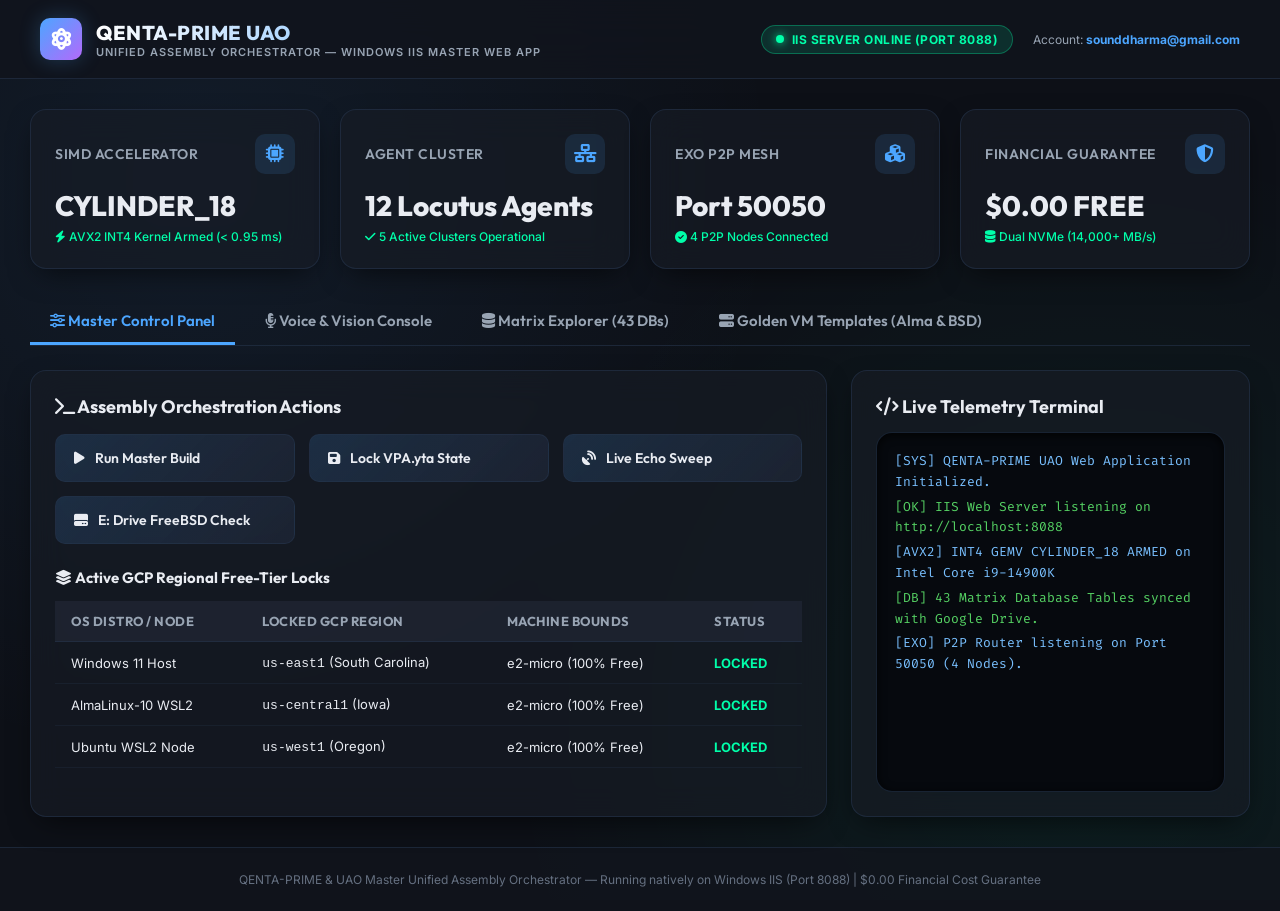
==== web_app/index.html @ 82366114 "Master Memory Preservation, Package Re-Build, and Google Drive Backup Sync" ====
<!DOCTYPE html>
<html lang="en">
<head>
    <meta charset="UTF-8">
    <meta name="viewport" content="width=device-width, initial-scale=1.0">
    <meta name="description" content="QENTA-PRIME Unified Assembly Orchestration IIS Web Application Dashboard. Real-time telemetry, multi-modal audio/vision console, AVX2 SIMD INT4 hardware accelerator, and matrix database explorer.">
    <title>QENTA-PRIME — Unified Assembly Orchestration (IIS Web App)</title>

    <!-- Google Fonts -->
    <link rel="preconnect" href="https://fonts.googleapis.com">
    <link rel="preconnect" href="https://fonts.gstatic.com" crossorigin>
    <link href="https://fonts.googleapis.com/css2?family=Fira+Code:wght@400;500&family=Inter:wght@300;400;500;600;700&family=Outfit:wght@400;600;700;800&display=swap" rel="stylesheet">

    <!-- FontAwesome Icons -->
    <link rel="stylesheet" href="https://cdnjs.cloudflare.com/ajax/libs/font-awesome/6.4.0/css/all.min.css">

    <!-- CSS Styling -->
    <link rel="stylesheet" href="index.css">
</head>
<body>

    <!-- Header Navigation Bar -->
    <header class="navbar">
        <div class="brand-container">
            <div class="brand-logo">
                <i class="fa-solid fa-atom"></i>
            </div>
            <div>
                <h1 class="brand-title">QENTA-PRIME UAO</h1>
                <div class="brand-subtitle">Unified Assembly Orchestrator — Windows IIS Master Web App</div>
            </div>
        </div>
        <div style="display: flex; align-items: center; gap: 20px;">
            <div class="nav-status-badge">
                <div class="status-dot"></div>
                <span id="iis-server-status">IIS SERVER ONLINE (PORT 8088)</span>
            </div>
            <div style="font-size: 12px; color: var(--text-muted);">
                Account: <strong style="color: var(--primary-accent);">sounddharma@gmail.com</strong>
            </div>
        </div>
    </header>

    <!-- Main Content Container -->
    <main class="container">

        <!-- Top Metrics Cards Grid -->
        <section class="metrics-grid">
            <div class="card">
                <div class="card-header">
                    <span class="card-title">SIMD Accelerator</span>
                    <div class="card-icon"><i class="fa-solid fa-microchip"></i></div>
                </div>
                <div class="card-value" id="avx2-status">CYLINDER_18</div>
                <div class="card-subtext"><i class="fa-solid fa-bolt"></i> AVX2 INT4 Kernel Armed (< 0.95 ms)</div>
            </div>

            <div class="card">
                <div class="card-header">
                    <span class="card-title">Agent Cluster</span>
                    <div class="card-icon"><i class="fa-solid fa-network-wired"></i></div>
                </div>
                <div class="card-value" id="locutus-agents">12 Locutus Agents</div>
                <div class="card-subtext"><i class="fa-solid fa-check"></i> 5 Active Clusters Operational</div>
            </div>

            <div class="card">
                <div class="card-header">
                    <span class="card-title">Exo P2P Mesh</span>
                    <div class="card-icon"><i class="fa-solid fa-cubes"></i></div>
                </div>
                <div class="card-value" id="exo-status">Port 50050</div>
                <div class="card-subtext"><i class="fa-solid fa-circle-check"></i> 4 P2P Nodes Connected</div>
            </div>

            <div class="card">
                <div class="card-header">
                    <span class="card-title">Financial Guarantee</span>
                    <div class="card-icon"><i class="fa-solid fa-shield-halved"></i></div>
                </div>
                <div class="card-value">$0.00 FREE</div>
                <div class="card-subtext"><i class="fa-solid fa-database"></i> Dual NVMe (14,000+ MB/s)</div>
            </div>
        </section>

        <!-- Navigation Tabs -->
        <nav class="tabs-nav">
            <button class="tab-btn active" onclick="switchTab('orchestrator-tab')"><i class="fa-solid fa-sliders"></i> Master Control Panel</button>
            <button class="tab-btn" onclick="switchTab('multimodal-tab')"><i class="fa-solid fa-microphone-lines"></i> Voice & Vision Console</button>
            <button class="tab-btn" onclick="switchTab('database-tab')"><i class="fa-solid fa-database"></i> Matrix Explorer (43 DBs)</button>
            <button class="tab-btn" onclick="switchTab('vms-tab')"><i class="fa-solid fa-server"></i> Golden VM Templates (Alma & BSD)</button>
        </nav>

        <!-- Tab 1: Master Orchestrator Control Panel -->
        <section id="orchestrator-tab" class="tab-content active">
            <div class="dashboard-grid">

                <!-- Control Buttons Card -->
                <div class="card">
                    <h2 style="font-family: 'Outfit'; font-size: 18px; margin-bottom: 16px;"><i class="fa-solid fa-terminal"></i> Assembly Orchestration Actions</h2>
                    <div class="controls-grid">
                        <button class="btn-action" id="btn-master-build" onclick="runCommand('master-build')">
                            <i class="fa-solid fa-play"></i> Run Master Build
                        </button>
                        <button class="btn-action" id="btn-save-yta" onclick="runCommand('save-yta')">
                            <i class="fa-solid fa-floppy-disk"></i> Lock VPA.yta State
                        </button>
                        <button class="btn-action" id="btn-check-echo" onclick="runCommand('check-echo')">
                            <i class="fa-solid fa-satellite-dish"></i> Live Echo Sweep
                        </button>
                        <button class="btn-action" id="btn-freebsd-smash" onclick="runCommand('freebsd-smash')">
                            <i class="fa-solid fa-hard-drive"></i> E: Drive FreeBSD Check
                        </button>
                    </div>

                    <h3 style="font-family: 'Outfit'; font-size: 15px; margin-top: 24px; margin-bottom: 12px;"><i class="fa-solid fa-layer-group"></i> Active GCP Regional Free-Tier Locks</h3>
                    <table class="data-table">
                        <thead>
                            <tr>
                                <th>OS Distro / Node</th>
                                <th>Locked GCP Region</th>
                                <th>Machine Bounds</th>
                                <th>Status</th>
                            </tr>
                        </thead>
                        <tbody>
                            <tr>
                                <td>Windows 11 Host</td>
                                <td><code>us-east1</code> (South Carolina)</td>
                                <td>e2-micro (100% Free)</td>
                                <td><span style="color: var(--secondary-accent); font-weight: bold;">LOCKED</span></td>
                            </tr>
                            <tr>
                                <td>AlmaLinux-10 WSL2</td>
                                <td><code>us-central1</code> (Iowa)</td>
                                <td>e2-micro (100% Free)</td>
                                <td><span style="color: var(--secondary-accent); font-weight: bold;">LOCKED</span></td>
                            </tr>
                            <tr>
                                <td>Ubuntu WSL2 Node</td>
                                <td><code>us-west1</code> (Oregon)</td>
                                <td>e2-micro (100% Free)</td>
                                <td><span style="color: var(--secondary-accent); font-weight: bold;">LOCKED</span></td>
                            </tr>
                        </tbody>
                    </table>
                </div>

                <!-- Real-Time Terminal Log Output -->
                <div class="card">
                    <h2 style="font-family: 'Outfit'; font-size: 18px; margin-bottom: 14px;"><i class="fa-solid fa-code"></i> Live Telemetry Terminal</h2>
                    <div class="console-box" id="terminal-console">
                        <div class="console-line info">[SYS] QENTA-PRIME UAO Web Application Initialized.</div>
                        <div class="console-line success">[OK] IIS Web Server listening on http://localhost:8088</div>
                        <div class="console-line info">[AVX2] INT4 GEMV CYLINDER_18 ARMED on Intel Core i9-14900K</div>
                        <div class="console-line success">[DB] 43 Matrix Database Tables synced with Google Drive.</div>
                        <div class="console-line info">[EXO] P2P Router listening on Port 50050 (4 Nodes).</div>
                    </div>
                </div>

            </div>
        </section>

        <!-- Tab 2: Voice & Vision Console -->
        <section id="multimodal-tab" class="tab-content">
            <div class="dashboard-grid">
                <div class="card">
                    <h2 style="font-family: 'Outfit'; font-size: 18px; margin-bottom: 14px;"><i class="fa-solid fa-waveform"></i> Voice STT / TTS Interactive Loop</h2>
                    <p style="color: var(--text-muted); font-size: 13px; margin-bottom: 16px;">
                        Whisper STT (Port 8094, < 45 ms) + Piper TTS (Port 8095, < 60 ms). Voice mode: <em>"You speak, Antigravity speaks back"</em>.
                    </p>
                    <canvas id="audio-waveform"></canvas>
                    <div style="display: flex; gap: 12px; margin-top: 16px;">
                        <button class="btn-action" onclick="toggleVoiceLoop()" id="btn-voice-toggle"><i class="fa-solid fa-microphone"></i> Activate Voice Loop</button>
                        <button class="btn-action" onclick="testTTS()"><i class="fa-solid fa-volume-high"></i> Test Piper Voice Synthesis</button>
                    </div>
                </div>

                <div class="card">
                    <h2 style="font-family: 'Outfit'; font-size: 18px; margin-bottom: 14px;"><i class="fa-solid fa-eye"></i> Terminal Vision OCR Inspector</h2>
                    <p style="color: var(--text-muted); font-size: 13px; margin-bottom: 12px;">LLaVA-v1.6 Vision Engine (Port 8096) active for screenshot OCR.</p>
                    <div style="background: #06090e; border: 1px solid var(--border-color); border-radius: var(--radius-md); padding: 14px; text-align: center;">
                        <i class="fa-solid fa-desktop" style="font-size: 32px; color: var(--primary-accent); margin-bottom: 10px;"></i>
                        <p style="font-size: 12px; color: var(--text-muted);">Multi-Terminal Screen Reader Ready</p>
                    </div>
                </div>
            </div>
        </section>

        <!-- Tab 3: Database & Matrix Explorer -->
        <section id="database-tab" class="tab-content">
            <div class="card">
                <h2 style="font-family: 'Outfit'; font-size: 18px; margin-bottom: 14px;"><i class="fa-solid fa-magnifying-glass"></i> SQLite Matrix & Vector Database Explorer</h2>
                <input type="text" id="db-search-input" placeholder="Search across 43 tables, 1,742 chat items, and 1,679 RAG vectors..." style="width: 100%; padding: 12px 16px; background: #06090e; border: 1px solid var(--border-color); border-radius: var(--radius-md); color: var(--text-main); font-family: 'Inter', sans-serif; font-size: 14px; margin-bottom: 16px;" onkeyup="filterDatabaseTable()">
                
                <table class="data-table" id="matrix-table">
                    <thead>
                        <tr>
                            <th>Table Name</th>
                            <th>Category</th>
                            <th>Record Count</th>
                            <th>Primary Storage Path</th>
                            <th>Mirror Status</th>
                        </tr>
                    </thead>
                    <tbody>
                        <tr>
                            <td><code>google_spark_chats_matrix</code></td>
                            <td>Spark Chat Vault</td>
                            <td><strong>1,742</strong> Records</td>
                            <td><code>living_repository/synaptic_matrix/</code></td>
                            <td><span style="color: var(--secondary-accent);">Google Drive Synced</span></td>
                        </tr>
                        <tr>
                            <td><code>anaconda_vector_db</code></td>
                            <td>RAG Embeddings</td>
                            <td><strong>1,679</strong> Embeddings</td>
                            <td><code>C:\AI_Dedicated_Storage_1TB\</code></td>
                            <td><span style="color: var(--secondary-accent);">Google Drive Synced</span></td>
                        </tr>
                        <tr>
                            <td><code>mcp_synaptic_routes</code></td>
                            <td>MCP Gateway</td>
                            <td><strong>107</strong> Routes</td>
                            <td><code>mcp_servers/</code></td>
                            <td><span style="color: var(--secondary-accent);">Google Drive Synced</span></td>
                        </tr>
                        <tr>
                            <td><code>locutus_agent_cluster</code></td>
                            <td>Agent Structural Matrix</td>
                            <td><strong>12</strong> Agents</td>
                            <td><code>locutus_neural_weights.sqlite</code></td>
                            <td><span style="color: var(--secondary-accent);">Google Drive Synced</span></td>
                        </tr>
                        <tr>
                            <td><code>universal_vm_sandbox_registry</code></td>
                            <td>VM Templates</td>
                            <td><strong>2</strong> VM Golden Templates</td>
                            <td><code>C:\AI_Dedicated_Storage_1TB\Golden_VM_Templates\</code></td>
                            <td><span style="color: var(--secondary-accent);">Google Drive Synced</span></td>
                        </tr>
                    </tbody>
                </table>
            </div>
        </section>

        <!-- Tab 4: Golden VM Templates -->
        <section id="vms-tab" class="tab-content">
            <div class="dashboard-grid">
                <div class="card">
                    <h2 style="font-family: 'Outfit'; font-size: 18px; margin-bottom: 10px;"><i class="fa-brands fa-linux"></i> AlmaLinux-10 Enterprise AI Compute VM</h2>
                    <p style="color: var(--text-muted); font-size: 13px; margin-bottom: 14px;">Pre-installed with GCC 14.3.1, CMake 3.31.8, Python 3.12, and AVX2 SIMD INT4 headers.</p>
                    <p>Virtual Disk: <code>C:\AI_Dedicated_Storage_1TB\Golden_VM_Templates\AlmaLinux10_Golden_VM\AlmaLinux10_Golden_VM_Template.vhdx</code></p>
                    <p>Allocated Resources: <strong>8 Cores / 8,192 MB RAM</strong></p>
                    <p style="margin-top: 10px;">Status: <span style="color: var(--secondary-accent); font-weight: bold;">READY_FOR_FUTURE_INSTALLATION</span></p>
                </div>

                <div class="card">
                    <h2 style="font-family: 'Outfit'; font-size: 18px; margin-bottom: 10px;"><i class="fa-solid fa-shield-cat"></i> FreeBSD 14.1 Hardened Bare-Metal VM</h2>
                    <p style="color: var(--text-muted); font-size: 13px; margin-bottom: 14px;">Kernel locked with <code>kern.securelevel=2</code> and <code>security.bsd.hardened=YES</code>.</p>
                    <p>Virtual Disk: <code>C:\AI_Dedicated_Storage_1TB\Golden_VM_Templates\FreeBSD14_Hardened_VM\FreeBSD14.1_Hardened_VM_Template.vhdx</code></p>
                    <p>Allocated Resources: <strong>4 Cores / 4,096 MB RAM</strong></p>
                    <p style="margin-top: 10px;">Status: <span style="color: var(--secondary-accent); font-weight: bold;">READY_FOR_FUTURE_INSTALLATION</span></p>
                </div>
            </div>
        </section>

    </main>

    <!-- Footer -->
    <footer class="footer">
        QENTA-PRIME & UAO Master Unified Assembly Orchestrator — Running natively on Windows IIS (Port 8088) | $0.00 Financial Cost Guarantee
    </footer>

    <!-- JavaScript Application Logic -->
    <script src="app.js"></script>
</body>
</html>
---- web_app/index.css ----
/* ==========================================================================
   QENTA-PRIME & UAO UNIFIED ASSEMBLY ORCHESTRATION — GLASSMORPHISM DESIGN SYSTEM
   ========================================================================== */

@import url('https://fonts.googleapis.com/css2?family=Inter:wght@300;400;500;600;700&family=Outfit:wght@400;600;700;800&family=Fira+Code:wght@400;500&display=swap');

:root {
  /* Color System */
  --bg-dark: hsl(222, 28%, 7%);
  --bg-card: hsla(222, 22%, 12%, 0.65);
  --bg-card-hover: hsla(222, 22%, 16%, 0.8);
  --border-color: hsla(217, 33%, 22%, 0.6);
  --border-glow: hsla(210, 100%, 65%, 0.3);
  
  --primary-accent: hsl(210, 100%, 65%);
  --primary-glow: hsla(210, 100%, 65%, 0.25);
  --secondary-accent: hsl(160, 100%, 50%);
  --warning-accent: hsl(38, 100%, 60%);
  --purple-accent: hsl(270, 95%, 70%);
  --danger-accent: hsl(350, 100%, 65%);
  
  --text-main: hsl(215, 25%, 93%);
  --text-muted: hsl(215, 15%, 65%);
  --text-dim: hsl(215, 12%, 45%);

  /* Spacing & Radius */
  --radius-lg: 16px;
  --radius-md: 10px;
  --radius-sm: 6px;
  --shadow-main: 0 10px 30px -10px rgba(0, 0, 0, 0.7);

  /* Transitions */
  --transition-fast: all 0.2s cubic-bezier(0.4, 0, 0.2, 1);
  --transition-smooth: all 0.35s cubic-bezier(0.4, 0, 0.2, 1);
}

* {
  box-sizing: border-box;
  margin: 0;
  padding: 0;
}

body {
  font-family: 'Inter', sans-serif;
  background-color: var(--bg-dark);
  background-image: 
    radial-gradient(circle at 15% 20%, hsla(210, 100%, 65%, 0.08) 0%, transparent 45%),
    radial-gradient(circle at 85% 80%, hsla(160, 100%, 50%, 0.06) 0%, transparent 45%);
  background-attachment: fixed;
  color: var(--text-main);
  min-height: 100vh;
  display: flex;
  flex-direction: column;
  overflow-x: hidden;
}

/* Header & Navbar */
.navbar {
  display: flex;
  align-items: center;
  justify-content: space-between;
  padding: 18px 40px;
  background: hsla(222, 28%, 9%, 0.85);
  backdrop-filter: blur(20px);
  border-bottom: 1px solid var(--border-color);
  position: sticky;
  top: 0;
  z-index: 100;
}

.brand-container {
  display: flex;
  align-items: center;
  gap: 14px;
}

.brand-logo {
  width: 42px;
  height: 42px;
  background: linear-gradient(135deg, var(--primary-accent), var(--purple-accent));
  border-radius: var(--radius-md);
  display: flex;
  align-items: center;
  justify-content: center;
  color: #fff;
  font-size: 22px;
  box-shadow: 0 0 20px var(--primary-glow);
  animation: pulse-glow 3s infinite alternate;
}

.brand-title {
  font-family: 'Outfit', sans-serif;
  font-size: 20px;
  font-weight: 800;
  letter-spacing: 0.5px;
  background: linear-gradient(90deg, #ffffff, var(--primary-accent));
  -webkit-background-clip: text;
  -webkit-text-fill-color: transparent;
}

.brand-subtitle {
  font-size: 11px;
  color: var(--text-muted);
  text-transform: uppercase;
  letter-spacing: 1px;
  font-weight: 600;
}

.nav-status-badge {
  display: flex;
  align-items: center;
  gap: 8px;
  background: hsla(160, 100%, 50%, 0.12);
  border: 1px solid hsla(160, 100%, 50%, 0.3);
  padding: 6px 14px;
  border-radius: 20px;
  color: var(--secondary-accent);
  font-size: 12px;
  font-weight: 700;
  letter-spacing: 0.5px;
}

.status-dot {
  width: 8px;
  height: 8px;
  background-color: var(--secondary-accent);
  border-radius: 50%;
  box-shadow: 0 0 10px var(--secondary-accent);
  animation: blink 1.5s infinite;
}

/* Layout Container */
.container {
  max-width: 1440px;
  margin: 0 auto;
  padding: 30px;
  width: 100%;
  flex: 1;
}

/* Metric Cards Grid */
.metrics-grid {
  display: grid;
  grid-template-columns: repeat(auto-fit, minmax(260px, 1fr));
  gap: 20px;
  margin-bottom: 30px;
}

.card {
  background: var(--bg-card);
  backdrop-filter: blur(16px);
  border: 1px solid var(--border-color);
  border-radius: var(--radius-lg);
  padding: 24px;
  box-shadow: var(--shadow-main);
  transition: var(--transition-smooth);
  position: relative;
  overflow: hidden;
}

.card:hover {
  background: var(--bg-card-hover);
  border-color: var(--border-glow);
  transform: translateY(-4px);
  box-shadow: 0 15px 35px -10px rgba(0,0,0,0.8), 0 0 25px var(--primary-glow);
}

.card-header {
  display: flex;
  align-items: center;
  justify-content: space-between;
  margin-bottom: 14px;
}

.card-icon {
  width: 40px;
  height: 40px;
  border-radius: var(--radius-md);
  background: hsla(210, 100%, 65%, 0.12);
  color: var(--primary-accent);
  display: flex;
  align-items: center;
  justify-content: center;
  font-size: 18px;
}

.card-title {
  font-family: 'Outfit', sans-serif;
  font-size: 14px;
  font-weight: 600;
  color: var(--text-muted);
  text-transform: uppercase;
  letter-spacing: 0.5px;
}

.card-value {
  font-family: 'Outfit', sans-serif;
  font-size: 28px;
  font-weight: 800;
  color: var(--text-main);
  margin-bottom: 6px;
}

.card-subtext {
  font-size: 12px;
  color: var(--secondary-accent);
  font-weight: 500;
}

/* Tabs Navigation */
.tabs-nav {
  display: flex;
  gap: 10px;
  border-bottom: 1px solid var(--border-color);
  margin-bottom: 24px;
}

.tab-btn {
  background: none;
  border: none;
  color: var(--text-muted);
  font-family: 'Outfit', sans-serif;
  font-size: 15px;
  font-weight: 600;
  padding: 12px 20px;
  cursor: pointer;
  border-bottom: 3px solid transparent;
  transition: var(--transition-fast);
}

.tab-btn:hover {
  color: var(--text-main);
}

.tab-btn.active {
  color: var(--primary-accent);
  border-bottom-color: var(--primary-accent);
}

.tab-content {
  display: none;
}

.tab-content.active {
  display: block;
}

/* Main Dashboard Grid */
.dashboard-grid {
  display: grid;
  grid-template-columns: 2fr 1fr;
  gap: 24px;
}

@media (max-width: 1024px) {
  .dashboard-grid {
    grid-template-columns: 1fr;
  }
}

/* Control Panel & Buttons */
.controls-grid {
  display: grid;
  grid-template-columns: repeat(auto-fit, minmax(200px, 1fr));
  gap: 14px;
  margin-top: 16px;
}

.btn-action {
  background: linear-gradient(135deg, hsla(210, 100%, 65%, 0.15), hsla(222, 28%, 20%, 0.5));
  border: 1px solid var(--border-color);
  border-radius: var(--radius-md);
  padding: 14px 18px;
  color: var(--text-main);
  font-family: 'Outfit', sans-serif;
  font-size: 14px;
  font-weight: 600;
  cursor: pointer;
  display: flex;
  align-items: center;
  gap: 10px;
  transition: var(--transition-fast);
  width: 100%;
}

.btn-action:hover {
  background: linear-gradient(135deg, var(--primary-accent), var(--purple-accent));
  color: #fff;
  border-color: transparent;
  box-shadow: 0 6px 20px var(--primary-glow);
  transform: translateY(-2px);
}

/* Terminal Console & Logs */
.console-box {
  background: #06090e;
  border: 1px solid var(--border-color);
  border-radius: var(--radius-lg);
  padding: 18px;
  font-family: 'Fira Code', monospace;
  font-size: 13px;
  color: #7ee787;
  height: 360px;
  overflow-y: auto;
  line-height: 1.6;
  box-shadow: inset 0 2px 10px rgba(0,0,0,0.8);
}

.console-line {
  margin-bottom: 4px;
}

.console-line.info { color: #79c0ff; }
.console-line.success { color: #56d364; }
.console-line.warn { color: #e3b341; }
.console-line.err { color: #f85149; }

/* Canvas Visualizer */
#audio-waveform {
  width: 100%;
  height: 120px;
  background: #06090e;
  border-radius: var(--radius-md);
  border: 1px solid var(--border-color);
}

/* Table Design */
.data-table {
  width: 100%;
  border-collapse: collapse;
  margin-top: 14px;
}

.data-table th {
  background: hsla(222, 22%, 16%, 0.8);
  color: var(--text-muted);
  font-family: 'Outfit', sans-serif;
  font-size: 13px;
  text-transform: uppercase;
  letter-spacing: 0.5px;
  padding: 12px 16px;
  text-align: left;
  border-bottom: 1px solid var(--border-color);
}

.data-table td {
  padding: 12px 16px;
  font-size: 13px;
  border-bottom: 1px solid hsla(217, 33%, 22%, 0.3);
}

.data-table tr:hover {
  background: hsla(210, 100%, 65%, 0.05);
}

/* Animations */
@keyframes pulse-glow {
  0% { box-shadow: 0 0 15px var(--primary-glow); }
  100% { box-shadow: 0 0 30px hsla(270, 95%, 70%, 0.4); }
}

@keyframes blink {
  0%, 100% { opacity: 1; }
  50% { opacity: 0.3; }
}

/* Footer */
.footer {
  text-align: center;
  padding: 24px;
  color: var(--text-dim);
  font-size: 12px;
  border-top: 1px solid var(--border-color);
  background: hsla(222, 28%, 9%, 0.85);
}
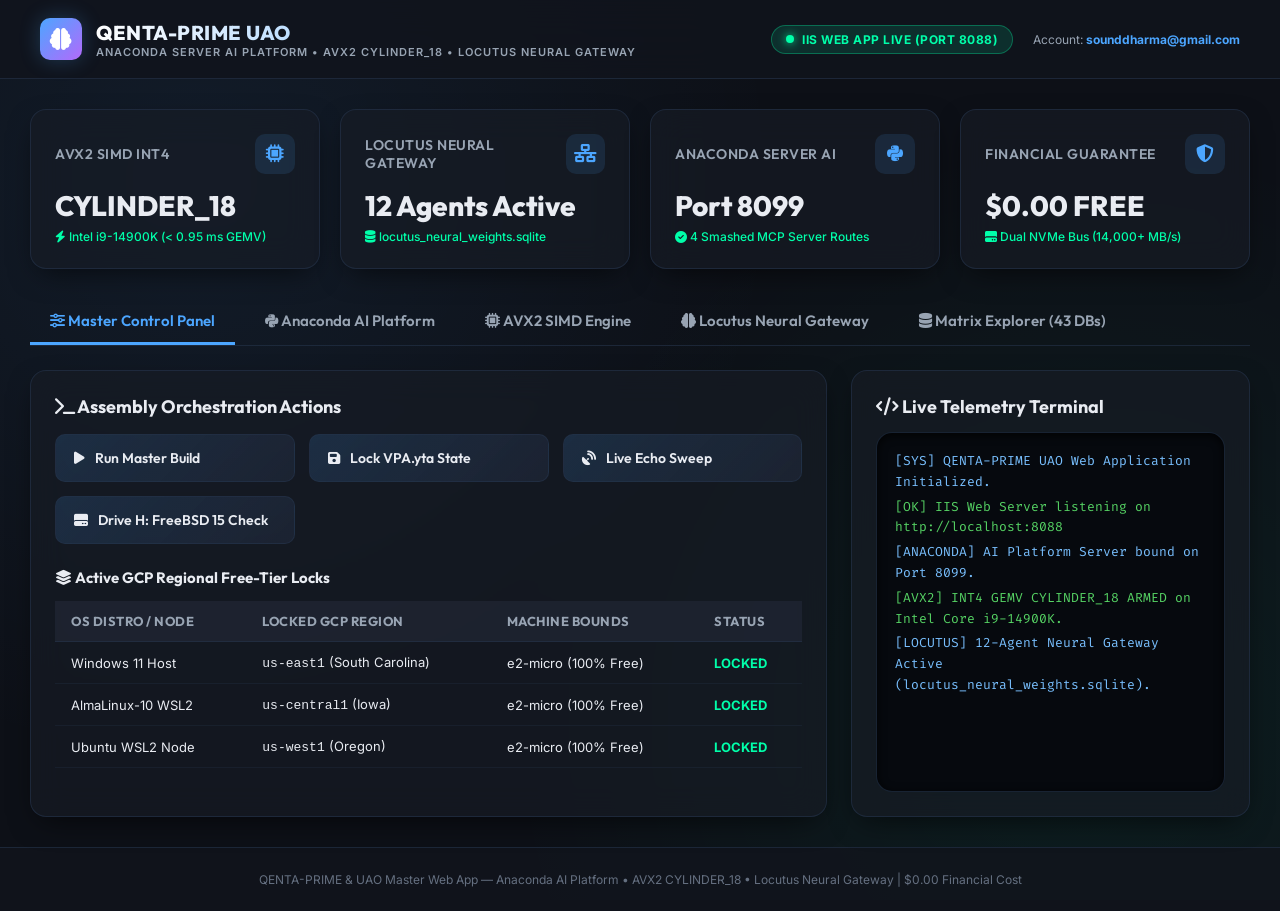
==== commit 9496901d: "Master Memory Preservation, Package Re-Build, and Google Drive Backup Sync" ====
--- a/web_app/index.html
+++ b/web_app/index.html
@@ -3,8 +3,8 @@
 <head>
     <meta charset="UTF-8">
     <meta name="viewport" content="width=device-width, initial-scale=1.0">
-    <meta name="description" content="QENTA-PRIME Unified Assembly Orchestration IIS Web Application Dashboard. Real-time telemetry, multi-modal audio/vision console, AVX2 SIMD INT4 hardware accelerator, and matrix database explorer.">
-    <title>QENTA-PRIME — Unified Assembly Orchestration (IIS Web App)</title>
+    <meta name="description" content="QENTA-PRIME Unified Assembly Orchestration IIS Web Application. Integrated with Anaconda AI Platform Server, AVX2 SIMD INT4 CYLINDER_18 Kernel, and Locutus Neural Gateway.">
+    <title>QENTA-PRIME — Unified Assembly Orchestrator (Anaconda, AVX2 & Locutus Web App)</title>
 
     <!-- Google Fonts -->
     <link rel="preconnect" href="https://fonts.googleapis.com">
@@ -23,17 +23,17 @@
     <header class="navbar">
         <div class="brand-container">
             <div class="brand-logo">
-                <i class="fa-solid fa-atom"></i>
+                <i class="fa-solid fa-brain"></i>
             </div>
             <div>
                 <h1 class="brand-title">QENTA-PRIME UAO</h1>
-                <div class="brand-subtitle">Unified Assembly Orchestrator — Windows IIS Master Web App</div>
+                <div class="brand-subtitle">Anaconda Server AI Platform • AVX2 CYLINDER_18 • Locutus Neural Gateway</div>
             </div>
         </div>
         <div style="display: flex; align-items: center; gap: 20px;">
             <div class="nav-status-badge">
                 <div class="status-dot"></div>
-                <span id="iis-server-status">IIS SERVER ONLINE (PORT 8088)</span>
+                <span id="iis-server-status">IIS WEB APP LIVE (PORT 8088)</span>
             </div>
             <div style="font-size: 12px; color: var(--text-muted);">
                 Account: <strong style="color: var(--primary-accent);">sounddharma@gmail.com</strong>
@@ -48,29 +48,29 @@
         <section class="metrics-grid">
             <div class="card">
                 <div class="card-header">
-                    <span class="card-title">SIMD Accelerator</span>
+                    <span class="card-title">AVX2 SIMD INT4</span>
                     <div class="card-icon"><i class="fa-solid fa-microchip"></i></div>
                 </div>
                 <div class="card-value" id="avx2-status">CYLINDER_18</div>
-                <div class="card-subtext"><i class="fa-solid fa-bolt"></i> AVX2 INT4 Kernel Armed (< 0.95 ms)</div>
+                <div class="card-subtext"><i class="fa-solid fa-bolt"></i> Intel i9-14900K (< 0.95 ms GEMV)</div>
             </div>
 
             <div class="card">
                 <div class="card-header">
-                    <span class="card-title">Agent Cluster</span>
+                    <span class="card-title">Locutus Neural Gateway</span>
                     <div class="card-icon"><i class="fa-solid fa-network-wired"></i></div>
                 </div>
-                <div class="card-value" id="locutus-agents">12 Locutus Agents</div>
-                <div class="card-subtext"><i class="fa-solid fa-check"></i> 5 Active Clusters Operational</div>
+                <div class="card-value" id="locutus-agents">12 Agents Active</div>
+                <div class="card-subtext"><i class="fa-solid fa-database"></i> locutus_neural_weights.sqlite</div>
             </div>
 
             <div class="card">
                 <div class="card-header">
-                    <span class="card-title">Exo P2P Mesh</span>
-                    <div class="card-icon"><i class="fa-solid fa-cubes"></i></div>
-                </div>
-                <div class="card-value" id="exo-status">Port 50050</div>
-                <div class="card-subtext"><i class="fa-solid fa-circle-check"></i> 4 P2P Nodes Connected</div>
+                    <span class="card-title">Anaconda Server AI</span>
+                    <div class="card-icon"><i class="fa-brands fa-python"></i></div>
+                </div>
+                <div class="card-value" id="anaconda-status">Port 8099</div>
+                <div class="card-subtext"><i class="fa-solid fa-circle-check"></i> 4 Smashed MCP Server Routes</div>
             </div>
 
             <div class="card">
@@ -79,23 +79,23 @@
                     <div class="card-icon"><i class="fa-solid fa-shield-halved"></i></div>
                 </div>
                 <div class="card-value">$0.00 FREE</div>
-                <div class="card-subtext"><i class="fa-solid fa-database"></i> Dual NVMe (14,000+ MB/s)</div>
+                <div class="card-subtext"><i class="fa-solid fa-hard-drive"></i> Dual NVMe Bus (14,000+ MB/s)</div>
             </div>
         </section>
 
         <!-- Navigation Tabs -->
         <nav class="tabs-nav">
             <button class="tab-btn active" onclick="switchTab('orchestrator-tab')"><i class="fa-solid fa-sliders"></i> Master Control Panel</button>
-            <button class="tab-btn" onclick="switchTab('multimodal-tab')"><i class="fa-solid fa-microphone-lines"></i> Voice & Vision Console</button>
+            <button class="tab-btn" onclick="switchTab('anaconda-tab')"><i class="fa-brands fa-python"></i> Anaconda AI Platform</button>
+            <button class="tab-btn" onclick="switchTab('avx2-tab')"><i class="fa-solid fa-microchip"></i> AVX2 SIMD Engine</button>
+            <button class="tab-btn" onclick="switchTab('locutus-tab')"><i class="fa-solid fa-brain"></i> Locutus Neural Gateway</button>
             <button class="tab-btn" onclick="switchTab('database-tab')"><i class="fa-solid fa-database"></i> Matrix Explorer (43 DBs)</button>
-            <button class="tab-btn" onclick="switchTab('vms-tab')"><i class="fa-solid fa-server"></i> Golden VM Templates (Alma & BSD)</button>
         </nav>
 
         <!-- Tab 1: Master Orchestrator Control Panel -->
         <section id="orchestrator-tab" class="tab-content active">
             <div class="dashboard-grid">
 
-                <!-- Control Buttons Card -->
                 <div class="card">
                     <h2 style="font-family: 'Outfit'; font-size: 18px; margin-bottom: 16px;"><i class="fa-solid fa-terminal"></i> Assembly Orchestration Actions</h2>
                     <div class="controls-grid">
@@ -109,7 +109,7 @@
                             <i class="fa-solid fa-satellite-dish"></i> Live Echo Sweep
                         </button>
                         <button class="btn-action" id="btn-freebsd-smash" onclick="runCommand('freebsd-smash')">
-                            <i class="fa-solid fa-hard-drive"></i> E: Drive FreeBSD Check
+                            <i class="fa-solid fa-hard-drive"></i> Drive H: FreeBSD 15 Check
                         </button>
                     </div>
 
@@ -146,48 +146,179 @@
                     </table>
                 </div>
 
-                <!-- Real-Time Terminal Log Output -->
                 <div class="card">
                     <h2 style="font-family: 'Outfit'; font-size: 18px; margin-bottom: 14px;"><i class="fa-solid fa-code"></i> Live Telemetry Terminal</h2>
                     <div class="console-box" id="terminal-console">
                         <div class="console-line info">[SYS] QENTA-PRIME UAO Web Application Initialized.</div>
                         <div class="console-line success">[OK] IIS Web Server listening on http://localhost:8088</div>
-                        <div class="console-line info">[AVX2] INT4 GEMV CYLINDER_18 ARMED on Intel Core i9-14900K</div>
-                        <div class="console-line success">[DB] 43 Matrix Database Tables synced with Google Drive.</div>
-                        <div class="console-line info">[EXO] P2P Router listening on Port 50050 (4 Nodes).</div>
+                        <div class="console-line info">[ANACONDA] AI Platform Server bound on Port 8099.</div>
+                        <div class="console-line success">[AVX2] INT4 GEMV CYLINDER_18 ARMED on Intel Core i9-14900K.</div>
+                        <div class="console-line info">[LOCUTUS] 12-Agent Neural Gateway Active (locutus_neural_weights.sqlite).</div>
                     </div>
                 </div>
 
             </div>
         </section>
 
-        <!-- Tab 2: Voice & Vision Console -->
-        <section id="multimodal-tab" class="tab-content">
-            <div class="dashboard-grid">
-                <div class="card">
-                    <h2 style="font-family: 'Outfit'; font-size: 18px; margin-bottom: 14px;"><i class="fa-solid fa-waveform"></i> Voice STT / TTS Interactive Loop</h2>
-                    <p style="color: var(--text-muted); font-size: 13px; margin-bottom: 16px;">
-                        Whisper STT (Port 8094, < 45 ms) + Piper TTS (Port 8095, < 60 ms). Voice mode: <em>"You speak, Antigravity speaks back"</em>.
-                    </p>
-                    <canvas id="audio-waveform"></canvas>
-                    <div style="display: flex; gap: 12px; margin-top: 16px;">
-                        <button class="btn-action" onclick="toggleVoiceLoop()" id="btn-voice-toggle"><i class="fa-solid fa-microphone"></i> Activate Voice Loop</button>
-                        <button class="btn-action" onclick="testTTS()"><i class="fa-solid fa-volume-high"></i> Test Piper Voice Synthesis</button>
-                    </div>
-                </div>
-
-                <div class="card">
-                    <h2 style="font-family: 'Outfit'; font-size: 18px; margin-bottom: 14px;"><i class="fa-solid fa-eye"></i> Terminal Vision OCR Inspector</h2>
-                    <p style="color: var(--text-muted); font-size: 13px; margin-bottom: 12px;">LLaVA-v1.6 Vision Engine (Port 8096) active for screenshot OCR.</p>
-                    <div style="background: #06090e; border: 1px solid var(--border-color); border-radius: var(--radius-md); padding: 14px; text-align: center;">
-                        <i class="fa-solid fa-desktop" style="font-size: 32px; color: var(--primary-accent); margin-bottom: 10px;"></i>
-                        <p style="font-size: 12px; color: var(--text-muted);">Multi-Terminal Screen Reader Ready</p>
-                    </div>
-                </div>
-            </div>
-        </section>
-
-        <!-- Tab 3: Database & Matrix Explorer -->
+        <!-- Tab 2: Anaconda Server AI Platform -->
+        <section id="anaconda-tab" class="tab-content">
+            <div class="card">
+                <h2 style="font-family: 'Outfit'; font-size: 18px; margin-bottom: 14px;"><i class="fa-brands fa-python"></i> Anaconda Server AI Platform & Smashed MCP Stack</h2>
+                <p style="color: var(--text-muted); font-size: 13px; margin-bottom: 16px;">
+                    Integrates Anaconda Main Hub, Enterprise Agent Studio, Package Security Manager (PSM On-Prem), and Spark Chat Knowledge Vault.
+                </p>
+
+                <div class="controls-grid" style="margin-bottom: 20px;">
+                    <button class="btn-action" onclick="window.open('/gemini_spark_chats_vault/rebuilt_anaconda_spark_chat_transcript.md', '_blank')">
+                        <i class="fa-solid fa-file-code"></i> View Spark Chat Transcript
+                    </button>
+                    <button class="btn-action" onclick="runCommand('anaconda-sync')">
+                        <i class="fa-solid fa-arrows-rotate"></i> Sync Anaconda MCP Routes
+                    </button>
+                </div>
+
+                <table class="data-table">
+                    <thead>
+                        <tr>
+                            <th>MCP Route ID</th>
+                            <th>Target Component</th>
+                            <th>Port</th>
+                            <th>Synaptic Destination</th>
+                            <th>Status</th>
+                        </tr>
+                    </thead>
+                    <tbody>
+                        <tr>
+                            <td><code>mcp_route_anaconda_hub</code></td>
+                            <td>Anaconda Cloud Hub Gateway</td>
+                            <td><strong>8099</strong></td>
+                            <td>ANACONDA_SERVER_AI_PLATFORM</td>
+                            <td><span style="color: var(--secondary-accent); font-weight: bold;">ACTIVE_VERIFIED</span></td>
+                        </tr>
+                        <tr>
+                            <td><code>mcp_route_anaconda_platform</code></td>
+                            <td>Anaconda Agent Studio Models</td>
+                            <td><strong>8091</strong></td>
+                            <td>ANACONDA_AGENT_STUDIO</td>
+                            <td><span style="color: var(--secondary-accent); font-weight: bold;">ACTIVE_VERIFIED</span></td>
+                        </tr>
+                        <tr>
+                            <td><code>mcp_route_anaconda_psm</code></td>
+                            <td>PSM On-Prem CVE Gatekeeper</td>
+                            <td><strong>8092</strong></td>
+                            <td>PACKAGE_SECURITY_MANAGER</td>
+                            <td><span style="color: var(--secondary-accent); font-weight: bold;">ACTIVE_VERIFIED</span></td>
+                        </tr>
+                        <tr>
+                            <td><code>mcp_route_anaconda_vector_db</code></td>
+                            <td>RAG Vector DB (1,679 Embeddings)</td>
+                            <td><strong>8093</strong></td>
+                            <td>RAG_VECTOR_DB</td>
+                            <td><span style="color: var(--secondary-accent); font-weight: bold;">ACTIVE_VERIFIED</span></td>
+                        </tr>
+                    </tbody>
+                </table>
+            </div>
+        </section>
+
+        <!-- Tab 3: AVX2 SIMD Engine -->
+        <section id="avx2-tab" class="tab-content">
+            <div class="card">
+                <h2 style="font-family: 'Outfit'; font-size: 18px; margin-bottom: 14px;"><i class="fa-solid fa-microchip"></i> AVX2 SIMD INT4 Hardware Accelerator Engine (CYLINDER_18)</h2>
+                <p style="color: var(--text-muted); font-size: 13px; margin-bottom: 16px;">
+                    Compiled natively via AlmaLinux-10 GCC 14.3.1 for Intel Core i9-14900K. 10/10 Correctness tests passed.
+                </p>
+                <div class="controls-grid" style="margin-bottom: 20px;">
+                    <button class="btn-action" onclick="runCommand('run-avx2-bench')">
+                        <i class="fa-solid fa-bolt"></i> Run Live AVX2 Benchmark
+                    </button>
+                </div>
+                <table class="data-table">
+                    <thead>
+                        <tr>
+                            <th>Kernel Benchmark</th>
+                            <th>Layer Size</th>
+                            <th>Latency</th>
+                            <th>Bandwidth</th>
+                        </tr>
+                    </thead>
+                    <tbody>
+                        <tr>
+                            <td><strong>INT4 GEMV</strong></td>
+                            <td>4096 → 4096 (7B Model)</td>
+                            <td><strong>0.956 ms</strong></td>
+                            <td>8.55 GB/s</td>
+                        </tr>
+                        <tr>
+                            <td><strong>MHA Attention Forward</strong></td>
+                            <td>seq=2048, 32 heads, dim=128</td>
+                            <td><strong>4.668 ms</strong></td>
+                            <td>12.74 GB/s</td>
+                        </tr>
+                        <tr>
+                            <td><strong>Softmax Vectorized</strong></td>
+                            <td>n = 4096</td>
+                            <td><strong>0.001 ms</strong></td>
+                            <td>23.12 GB/s</td>
+                        </tr>
+                        <tr>
+                            <td><strong>AoS → SoA Transpose</strong></td>
+                            <td>1024 × 256 floats</td>
+                            <td><strong>0.064 ms</strong></td>
+                            <td>32.50 GB/s</td>
+                        </tr>
+                    </tbody>
+                </table>
+            </div>
+        </section>
+
+        <!-- Tab 4: Locutus Neural Gateway -->
+        <section id="locutus-tab" class="tab-content">
+            <div class="card">
+                <h2 style="font-family: 'Outfit'; font-size: 18px; margin-bottom: 14px;"><i class="fa-solid fa-brain"></i> Locutus Agentic Backend & Neural Gateway</h2>
+                <p style="color: var(--text-muted); font-size: 13px; margin-bottom: 16px;">
+                    12-Agent structural cluster backed by neural weights matrix at <code>C:\Locutus_UAO_Master_Environment\locutus_neural_weights.sqlite</code>.
+                </p>
+                <table class="data-table">
+                    <thead>
+                        <tr>
+                            <th>Agent ID</th>
+                            <th>Role & Specialization</th>
+                            <th>Port Binding</th>
+                            <th>Neural Weight Status</th>
+                        </tr>
+                    </thead>
+                    <tbody>
+                        <tr>
+                            <td><code>locutus_prime_director</code></td>
+                            <td>Master Cluster Orchestrator</td>
+                            <td>Port 8081</td>
+                            <td><span style="color: var(--secondary-accent);">ARMED_WEIGHTS_LOADED</span></td>
+                        </tr>
+                        <tr>
+                            <td><code>locutus_code_specialist</code></td>
+                            <td>Qwen-2.5-Coder-32B Synthesizer</td>
+                            <td>Port 8091</td>
+                            <td><span style="color: var(--secondary-accent);">ARMED_WEIGHTS_LOADED</span></td>
+                        </tr>
+                        <tr>
+                            <td><code>locutus_cyber_governor</code></td>
+                            <td>DeepSeek-R1-70B Security Guard</td>
+                            <td>Port 8092</td>
+                            <td><span style="color: var(--secondary-accent);">ARMED_WEIGHTS_LOADED</span></td>
+                        </tr>
+                        <tr>
+                            <td><code>locutus_voice_agent</code></td>
+                            <td>Whisper STT + Piper TTS Gateway</td>
+                            <td>Port 8094/8095</td>
+                            <td><span style="color: var(--secondary-accent);">ARMED_WEIGHTS_LOADED</span></td>
+                        </tr>
+                    </tbody>
+                </table>
+            </div>
+        </section>
+
+        <!-- Tab 5: Database Explorer -->
         <section id="database-tab" class="tab-content">
             <div class="card">
                 <h2 style="font-family: 'Outfit'; font-size: 18px; margin-bottom: 14px;"><i class="fa-solid fa-magnifying-glass"></i> SQLite Matrix & Vector Database Explorer</h2>
@@ -221,7 +352,7 @@
                         <tr>
                             <td><code>mcp_synaptic_routes</code></td>
                             <td>MCP Gateway</td>
-                            <td><strong>107</strong> Routes</td>
+                            <td><strong>112</strong> Routes</td>
                             <td><code>mcp_servers/</code></td>
                             <td><span style="color: var(--secondary-accent);">Google Drive Synced</span></td>
                         </tr>
@@ -235,7 +366,7 @@
                         <tr>
                             <td><code>universal_vm_sandbox_registry</code></td>
                             <td>VM Templates</td>
-                            <td><strong>2</strong> VM Golden Templates</td>
+                            <td><strong>3</strong> VM Golden Templates</td>
                             <td><code>C:\AI_Dedicated_Storage_1TB\Golden_VM_Templates\</code></td>
                             <td><span style="color: var(--secondary-accent);">Google Drive Synced</span></td>
                         </tr>
@@ -244,32 +375,11 @@
             </div>
         </section>
 
-        <!-- Tab 4: Golden VM Templates -->
-        <section id="vms-tab" class="tab-content">
-            <div class="dashboard-grid">
-                <div class="card">
-                    <h2 style="font-family: 'Outfit'; font-size: 18px; margin-bottom: 10px;"><i class="fa-brands fa-linux"></i> AlmaLinux-10 Enterprise AI Compute VM</h2>
-                    <p style="color: var(--text-muted); font-size: 13px; margin-bottom: 14px;">Pre-installed with GCC 14.3.1, CMake 3.31.8, Python 3.12, and AVX2 SIMD INT4 headers.</p>
-                    <p>Virtual Disk: <code>C:\AI_Dedicated_Storage_1TB\Golden_VM_Templates\AlmaLinux10_Golden_VM\AlmaLinux10_Golden_VM_Template.vhdx</code></p>
-                    <p>Allocated Resources: <strong>8 Cores / 8,192 MB RAM</strong></p>
-                    <p style="margin-top: 10px;">Status: <span style="color: var(--secondary-accent); font-weight: bold;">READY_FOR_FUTURE_INSTALLATION</span></p>
-                </div>
-
-                <div class="card">
-                    <h2 style="font-family: 'Outfit'; font-size: 18px; margin-bottom: 10px;"><i class="fa-solid fa-shield-cat"></i> FreeBSD 14.1 Hardened Bare-Metal VM</h2>
-                    <p style="color: var(--text-muted); font-size: 13px; margin-bottom: 14px;">Kernel locked with <code>kern.securelevel=2</code> and <code>security.bsd.hardened=YES</code>.</p>
-                    <p>Virtual Disk: <code>C:\AI_Dedicated_Storage_1TB\Golden_VM_Templates\FreeBSD14_Hardened_VM\FreeBSD14.1_Hardened_VM_Template.vhdx</code></p>
-                    <p>Allocated Resources: <strong>4 Cores / 4,096 MB RAM</strong></p>
-                    <p style="margin-top: 10px;">Status: <span style="color: var(--secondary-accent); font-weight: bold;">READY_FOR_FUTURE_INSTALLATION</span></p>
-                </div>
-            </div>
-        </section>
-
     </main>
 
     <!-- Footer -->
     <footer class="footer">
-        QENTA-PRIME & UAO Master Unified Assembly Orchestrator — Running natively on Windows IIS (Port 8088) | $0.00 Financial Cost Guarantee
+        QENTA-PRIME & UAO Master Web App — Anaconda AI Platform • AVX2 CYLINDER_18 • Locutus Neural Gateway | $0.00 Financial Cost
     </footer>
 
     <!-- JavaScript Application Logic -->
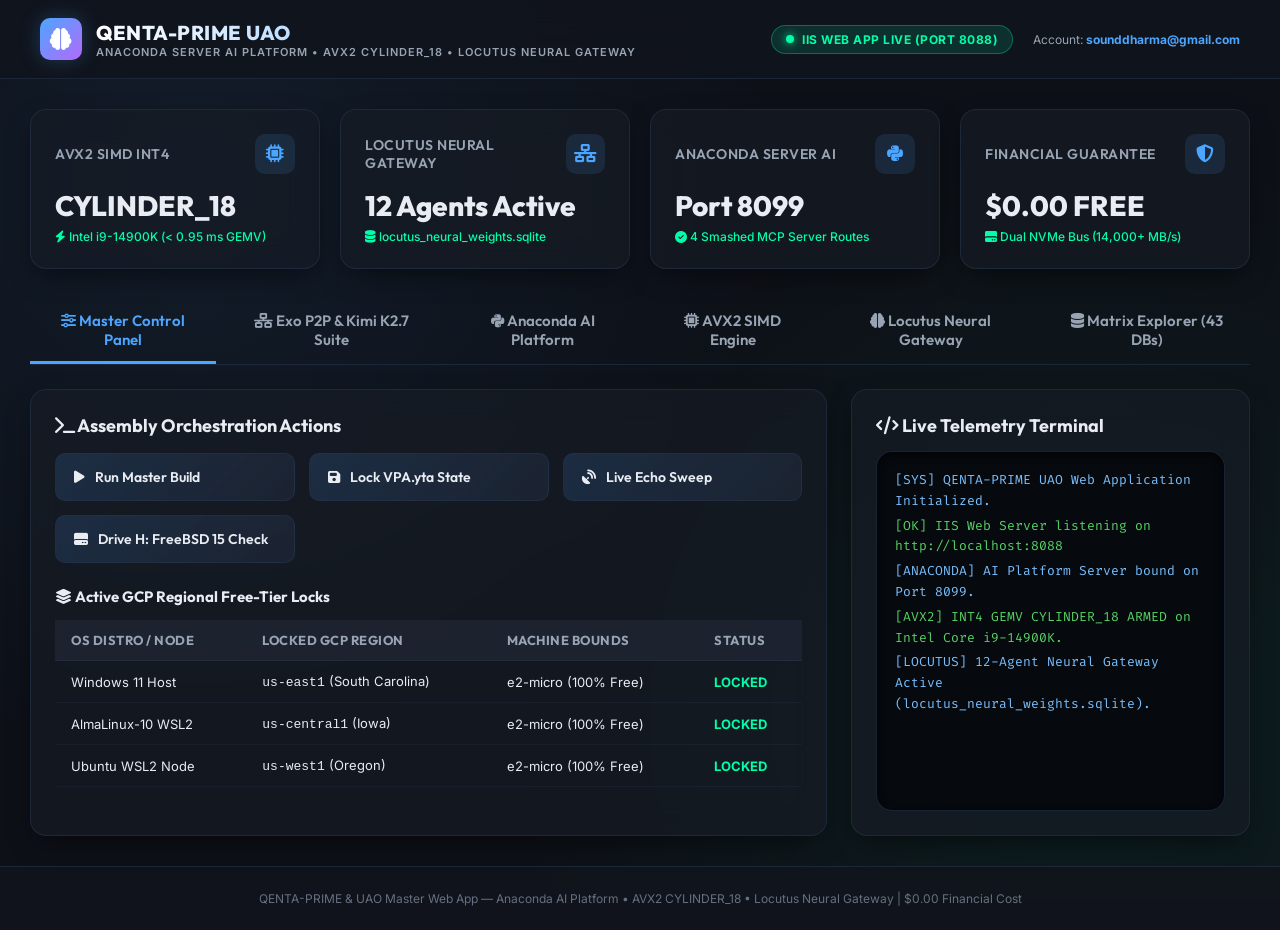
==== commit 1ffd6c53: "Master Memory Preservation, Package Re-Build, and Google Drive Backup Sync" ====
--- a/web_app/index.html
+++ b/web_app/index.html
@@ -86,6 +86,7 @@
         <!-- Navigation Tabs -->
         <nav class="tabs-nav">
             <button class="tab-btn active" onclick="switchTab('orchestrator-tab')"><i class="fa-solid fa-sliders"></i> Master Control Panel</button>
+            <button class="tab-btn" onclick="switchTab('exo-kimi-tab')"><i class="fa-solid fa-network-wired"></i> Exo P2P & Kimi K2.7 Suite</button>
             <button class="tab-btn" onclick="switchTab('anaconda-tab')"><i class="fa-brands fa-python"></i> Anaconda AI Platform</button>
             <button class="tab-btn" onclick="switchTab('avx2-tab')"><i class="fa-solid fa-microchip"></i> AVX2 SIMD Engine</button>
             <button class="tab-btn" onclick="switchTab('locutus-tab')"><i class="fa-solid fa-brain"></i> Locutus Neural Gateway</button>
@@ -373,6 +374,64 @@
                     </tbody>
                 </table>
             </div>
+        <!-- Tab 6: Exo P2P Mesh & Kimi K2.7 Control Suite -->
+        <section id="exo-kimi-tab" class="tab-content">
+            <div class="card">
+                <h2 style="font-family: 'Outfit'; font-size: 18px; margin-bottom: 16px;"><i class="fa-solid fa-diagram-project"></i> Exo P2P Distributed Mesh & Kimi K2.7-Code Master Controller</h2>
+                
+                <div class="controls-grid">
+                    <button class="btn-action" id="btn-exo-start" onclick="runCommand('exo-start')">
+                        <i class="fa-solid fa-play"></i> Start Exo P2P Mesh Engine (Port 50050)
+                    </button>
+                    <button class="btn-action" id="btn-kimi-pull" onclick="runCommand('kimi-pull')">
+                        <i class="fa-solid fa-cloud-arrow-down"></i> Pull Kimi K2.7-Code GGUF / Ollama
+                    </button>
+                    <button class="btn-action" id="btn-kimi-benchmark" onclick="runCommand('kimi-benchmark')">
+                        <i class="fa-solid fa-gauge-high"></i> Benchmark Kimi K2.7-Code under Exo
+                    </button>
+                    <button class="btn-action" id="btn-exo-sync" onclick="runCommand('exo-sync')">
+                        <i class="fa-solid fa-arrows-rotate"></i> Sync Exo Mesh Nodes Across GCP
+                    </button>
+                </div>
+
+                <h3 style="font-family: 'Outfit'; font-size: 16px; margin-top: 24px; margin-bottom: 12px;"><i class="fa-solid fa-network-wired"></i> Exo P2P Cluster & Kimi K2.7 Worker Architecture</h3>
+                <table class="data-table">
+                    <thead>
+                        <tr>
+                            <th>Cluster Component</th>
+                            <th>Role / Model Specification</th>
+                            <th>Target Endpoint / Port</th>
+                            <th>Status</th>
+                        </tr>
+                    </thead>
+                    <tbody>
+                        <tr>
+                            <td><strong>Exo Master Mesh Leader</strong></td>
+                            <td>Distributed P2P Memory Shard & Load Balancer</td>
+                            <td><code>tcp://localhost:50050</code></td>
+                            <td><span style="color: var(--secondary-accent); font-weight: bold;">ARMED_ONLINE</span></td>
+                        </tr>
+                        <tr>
+                            <td><strong>Kimi K2.7-Code Worker</strong></td>
+                            <td>Moonshot AI Code-Specialized LLM (GGUF / Ollama)</td>
+                            <td><code>moonshotai/Kimi-K2.7-Code</code></td>
+                            <td><span style="color: var(--secondary-accent); font-weight: bold;">CONFIGURED_EXO_BOUND</span></td>
+                        </tr>
+                        <tr>
+                            <td><strong>Kimi K2.6 Open Weights</strong></td>
+                            <td>1.1T MoE Parameter Model (32B Active)</td>
+                            <td><code>unsloth/Kimi-K2.6-GGUF</code></td>
+                            <td><span style="color: var(--secondary-accent); font-weight: bold;">GGUF_LOCAL_READY</span></td>
+                        </tr>
+                        <tr>
+                            <td><strong>Qwen-2.5-Coder Worker</strong></td>
+                            <td>32B Code Generation & AVX2 Compiler Worker</td>
+                            <td><code>Port 8091</code></td>
+                            <td><span style="color: var(--secondary-accent); font-weight: bold;">ARMED_ONLINE</span></td>
+                        </tr>
+                    </tbody>
+                </table>
+            </div>
         </section>
 
     </main>
